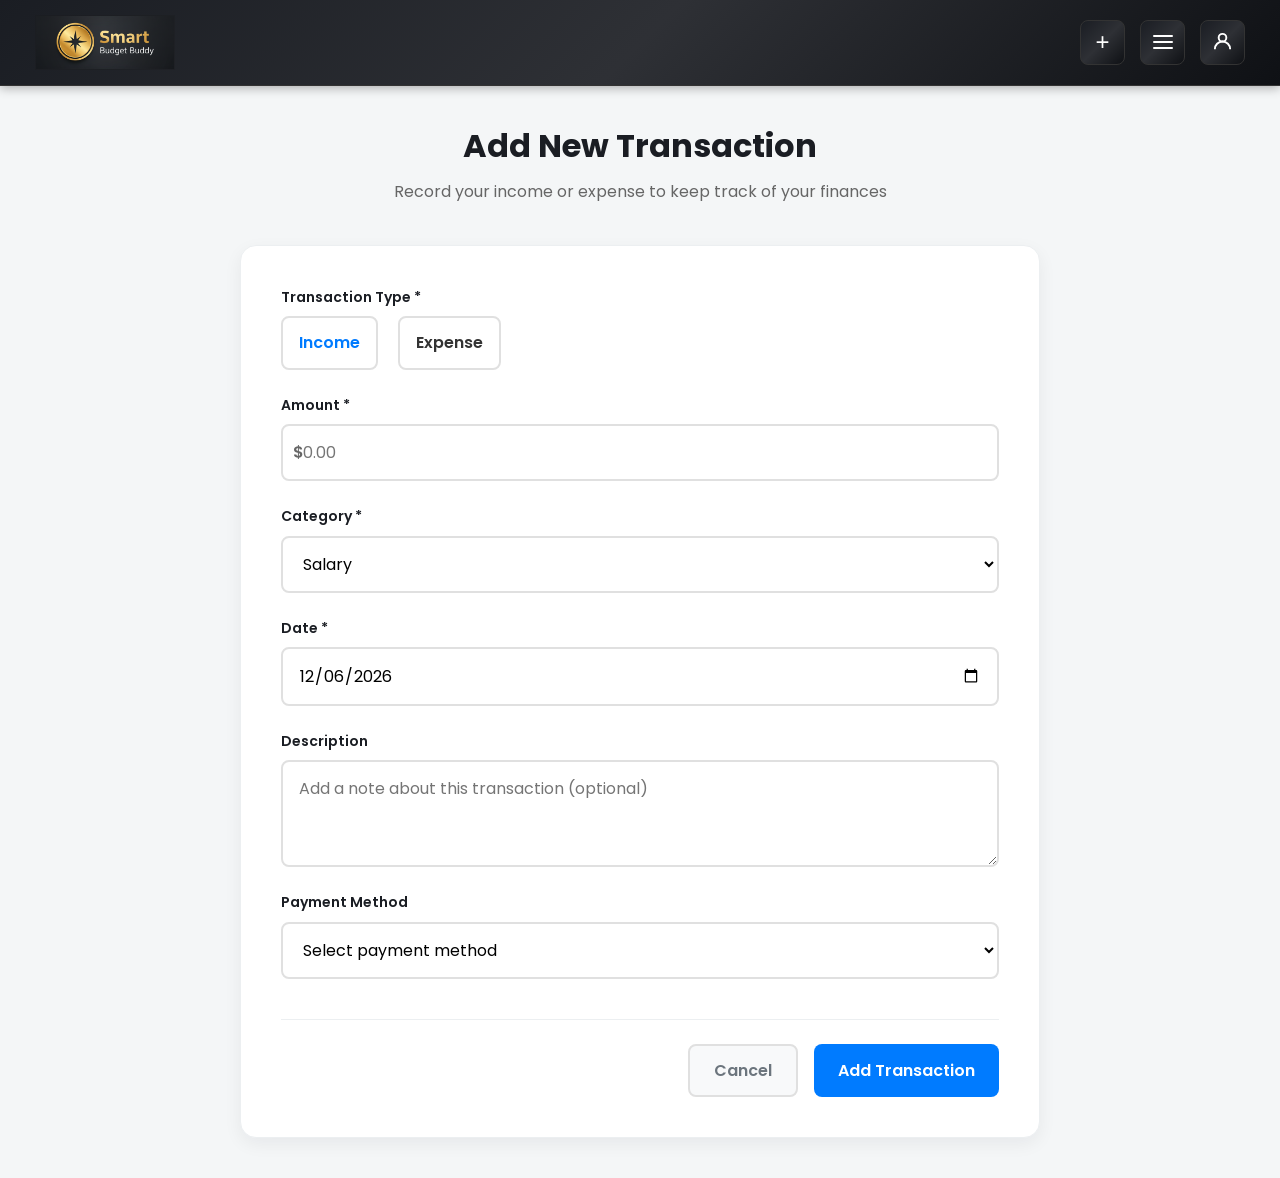
==== add transaction/add.html @ 5f1533c3 "Initial project upload" ====
<!DOCTYPE html>
<html lang="en">
<head>
    <meta charset="UTF-8">
    <meta name="viewport" content="width=device-width, initial-scale=1.0">
    <title>Add Transaction - Budget Buddy</title>
    <link rel="preconnect" href="https://fonts.googleapis.com">
    <link rel="preconnect" href="https://fonts.gstatic.com" crossorigin>
    <link href="https://fonts.googleapis.com/css2?family=Poppins:wght@300;400;500;600;700&display=swap" rel="stylesheet">
    <link rel="stylesheet" href="add.css">
</head>
<body>
    <!-- Fixed Header -->
    <header class="main-header">
        <div class="header-container">
            <!-- Logo Section -->
            <div class="logo-section">
                <img src="../logo/logo .png" alt="Budget Buddy Logo" class="logo">
            </div>

            <!-- Navigation Actions -->
            <div class="nav-actions">
                <!-- Add Transaction Button -->
                <div class="nav-item">
                    <button class="nav-btn add-transaction-btn" id="addTransactionBtn" title="Add Transaction">
                        <span class="plus-icon">+</span>
                    </button>
                    <span class="nav-tooltip">Add Transaction</span>
                </div>

                <!-- Menu Button -->
                <div class="nav-item">
                    <button class="nav-btn menu-btn" id="menuBtn" title="Menu">
                        <span class="menu-line"></span>
                        <span class="menu-line"></span>
                        <span class="menu-line"></span>
                    </button>
                </div>

                <!-- Profile Button -->
                <div class="nav-item">
                    <button class="nav-btn profile-btn" id="profileBtn" title="Profile">
                        <div class="profile-icon">
                            <svg viewBox="0 0 24 24" fill="none" xmlns="http://www.w3.org/2000/svg">
                                <circle cx="12" cy="8" r="4" stroke="currentColor" stroke-width="2"/>
                                <path d="M20 20c0-4.4-3.6-8-8-8s-8 3.6-8 8" stroke="currentColor" stroke-width="2"/>
                            </svg>
                        </div>
                    </button>
                    <span class="nav-tooltip">Profile</span>
                </div>
            </div>
        </div>

        <!-- Dropdown Menu -->
        <nav class="dropdown-menu" id="dropdownMenu">
            <ul class="menu-list">
                <li class="menu-item">
                    <a href="../main page/index.html" class="menu-link">
                        <span class="menu-icon">📊</span>
                        Dashboard
                    </a>
                </li>
                <li class="menu-item">
                    <a href="../view transaction/view.html" class="menu-link">
                        <span class="menu-icon">📋</span>
                        View Transactions
                    </a>
                </li>
                <li class="menu-item">
                    <a href="../report/report.html" class="menu-link">
                        <span class="menu-icon">📈</span>
                        Reports
                    </a>
                </li>
                <li class="menu-item">
                    <a href="../manage budget/manage.html" class="menu-link">
                        <span class="menu-icon">🎯</span>
                        Manage Budget
                    </a>
                </li>
            </ul>
        </nav>
    </header>

    <!-- Main Content -->
    <main class="main-content">
        <div class="container">
            <div class="page-header">
                <h1>Add New Transaction</h1>
                <p>Record your income or expense to keep track of your finances</p>
            </div>

            <div class="form-container">
                <form id="transactionForm" class="transaction-form">
                    <!-- Transaction Type -->
                    <div class="form-group">
                        <label for="transactionType">Transaction Type *</label>
                        <div class="radio-group">
                            <label class="radio-label">
                                <input type="radio" name="transactionType" value="income" checked>
                                <span class="radio-text">Income</span>
                            </label>
                            <label class="radio-label">
                                <input type="radio" name="transactionType" value="expense">
                                <span class="radio-text">Expense</span>
                            </label>
                        </div>
                    </div>

                    <!-- Amount -->
                    <div class="form-group">
                        <label for="amount">Amount *</label>
                        <div class="input-group">
                            <span class="currency-symbol">$</span>
                            <input type="number" id="amount" name="amount" step="0.01" min="0" placeholder="0.00" required>
                        </div>
                    </div>

                    <!-- Category -->
                    <div class="form-group">
                        <label for="category">Category *</label>
                        <select id="category" name="category" required>
                            <option value="">Select a category</option>
                            <!-- Income Categories -->
                            <optgroup label="Income" id="incomeCategories" style="display: none;">
                                <option value="salary">Salary</option>
                                <option value="freelance">Freelance</option>
                                <option value="business">Business</option>
                                <option value="investment">Investment</option>
                                <option value="gift">Gift</option>
                                <option value="other-income">Other Income</option>
                            </optgroup>
                            <!-- Expense Categories -->
                            <optgroup label="Expense" id="expenseCategories">
                                <option value="food">Food & Dining</option>
                                <option value="transportation">Transportation</option>
                                <option value="shopping">Shopping</option>
                                <option value="entertainment">Entertainment</option>
                                <option value="bills">Bills & Utilities</option>
                                <option value="healthcare">Healthcare</option>
                                <option value="education">Education</option>
                                <option value="travel">Travel</option>
                                <option value="other-expense">Other Expense</option>
                            </optgroup>
                        </select>
                    </div>

                    <!-- Date -->
                    <div class="form-group">
                        <label for="date">Date *</label>
                        <input type="date" id="date" name="date" required>
                    </div>

                    <!-- Description -->
                    <div class="form-group">
                        <label for="description">Description</label>
                        <textarea id="description" name="description" rows="3" placeholder="Add a note about this transaction (optional)"></textarea>
                    </div>

                    <!-- Payment Method -->
                    <div class="form-group">
                        <label for="paymentMethod">Payment Method</label>
                        <select id="paymentMethod" name="paymentMethod">
                            <option value="">Select payment method</option>
                            <option value="cash">Cash</option>
                            <option value="credit-card">Credit Card</option>
                            <option value="debit-card">Debit Card</option>
                            <option value="bank-transfer">Bank Transfer</option>
                            <option value="digital-wallet">Digital Wallet</option>
                            <option value="check">Check</option>
                            <option value="other">Other</option>
                        </select>
                    </div>

                    <!-- Form Actions -->
                    <div class="form-actions">
                        <button type="button" class="btn btn-secondary" onclick="window.location.href='../main page/index.html'">Cancel</button>
                        <button type="submit" class="btn btn-primary">Add Transaction</button>
                    </div>
                </form>
            </div>
        </div>
    </main>

    <!-- Success Modal -->
    <div id="successModal" class="modal">
        <div class="modal-content">
            <div class="modal-header">
                <span class="modal-icon">✅</span>
                <h3>Transaction Added Successfully!</h3>
            </div>
            <div class="modal-body">
                <p>Your transaction has been recorded and added to your budget tracking.</p>
            </div>
            <div class="modal-actions">
                <button class="btn btn-primary" onclick="closeModal()">Continue</button>
            </div>
        </div>
    </div>

    <script src="add.js"></script>
</body>
</html>
---- add transaction/add.css ----
/* ===================== */
/* General Styles        */
/* ===================== */

* {
    margin: 0;
    padding: 0;
    box-sizing: border-box;
}

body {
    font-family: "Poppins", sans-serif;
    background: #f4f6f7;
    color: #333333;
    line-height: 1.6;
}

/* ===================== */
/* Header Styles         */
/* ===================== */

.main-header {
    position: fixed;
    top: 0;
    left: 0;
    right: 0;
    padding: 15px 25px;
    background: linear-gradient(135deg, #1a1d23, #2e3035, #0f1115);
    border-bottom: 1px solid #333333;
    box-shadow: 0 2px 10px rgba(0, 0, 0, 0.3);
    z-index: 1000;
}

.header-container {
    max-width: 1400px;
    margin: 0 auto;
    padding: 0 10px;
    display: flex;
    justify-content: space-between;
    align-items: center;
}

/* Logo Section */
.logo-section {
    display: flex;
    align-items: center;
}

.logo {
    width: 140px;
    height: auto;
    object-fit: contain;
    visibility: visible !important;
    opacity: 1 !important;
    z-index: 10;
    border: 1px solid rgba(26, 25, 25, 0.25);
}

/* Navigation Actions */
.nav-actions {
    display: flex;
    align-items: center;
    gap: 15px;
}

.nav-item {
    position: relative;
}

/* Navigation Buttons */
.nav-btn {
    width: 45px;
    height: 45px;
    background: linear-gradient(135deg, #1a1d23, #2e3035, #0f1115);
    border: 1px solid #333333;
    border-radius: 8px;
    color: #ffffff;
    cursor: pointer;
    display: flex;
    align-items: center;
    justify-content: center;
    transition: all 0.3s ease;
    position: relative;
    overflow: hidden;
}

.nav-btn:hover {
    transform: translateY(-3px);
    border-color: #666666;
    box-shadow: 0 4px 15px rgba(0, 0, 0, 0.4);
}

/* Add Transaction Button */
.add-transaction-btn {
    font-size: 24px;
    font-weight: 300;
}

/* Menu Button */
.menu-btn {
    flex-direction: column;
    gap: 4px;
    padding: 12px;
}

.menu-line {
    width: 20px;
    height: 2px;
    background: #ffffff;
    transition: all 0.3s ease;
    border-radius: 1px;
}

.menu-btn.active .menu-line:nth-child(1) {
    transform: rotate(45deg) translate(6px, 6px);
}

.menu-btn.active .menu-line:nth-child(2) {
    opacity: 0;
}

.menu-btn.active .menu-line:nth-child(3) {
    transform: rotate(-45deg) translate(6px, -6px);
}

/* Profile Button */
.profile-btn {
    padding: 10px;
}

.profile-icon {
    width: 24px;
    height: 24px;
    color: #ffffff;
}

/* Tooltips */
.nav-tooltip {
    position: absolute;
    bottom: -35px;
    left: 50%;
    transform: translateX(-50%);
    background: #000000;
    color: #ffffff;
    padding: 6px 12px;
    border-radius: 4px;
    font-size: 12px;
    white-space: nowrap;
    opacity: 0;
    visibility: hidden;
    transition: all 0.3s ease;
    pointer-events: none;
    border: 1px solid #333333;
}

.nav-tooltip::before {
    content: '';
    position: absolute;
    top: -5px;
    left: 50%;
    transform: translateX(-50%);
    width: 0;
    height: 0;
    border-left: 5px solid transparent;
    border-right: 5px solid transparent;
    border-bottom: 5px solid #000000;
}

.nav-item:hover .nav-tooltip {
    opacity: 1;
    visibility: visible;
}

/* Dropdown Menu */
.dropdown-menu {
    position: absolute;
    top: 100%;
    left: 0;
    right: 0;
    background: #ffffff;
    border-bottom: 1px solid #e0e0e0;
    box-shadow: 0 4px 15px rgba(0, 0, 0, 0.1);
    transform: translateY(-100%);
    opacity: 0;
    visibility: hidden;
    transition: all 0.3s ease;
}

.dropdown-menu.active {
    transform: translateY(0);
    opacity: 1;
    visibility: visible;
}

.menu-list {
    max-width: 1200px;
    margin: 0 auto;
    padding: 0;
    list-style: none;
    display: flex;
    justify-content: center;
    gap: 40px;
}

.menu-item {
    position: relative;
}

.menu-link {
    display: flex;
    align-items: center;
    gap: 8px;
    padding: 20px 15px;
    color: #333333;
    text-decoration: none;
    font-size: 15px;
    font-weight: 500;
    transition: all 0.3s ease;
    border-radius: 8px;
    position: relative;
}

.menu-link:hover,
.menu-link.active {
    color: #000000;
    background: rgba(0, 0, 0, 0.05);
}

.menu-link.active::after {
    content: '';
    position: absolute;
    bottom: 0;
    left: 50%;
    transform: translateX(-50%);
    width: 30px;
    height: 2px;
    background: #000000;
    border-radius: 1px;
}

.menu-icon {
    font-size: 16px;
}

/* ===================== */
/* Main Content          */
/* ===================== */

.main-content {
    margin-top: 80px;
    padding: 40px 25px;
    min-height: calc(100vh - 80px);
}

.container {
    max-width: 800px;
    margin: 0 auto;
}

.page-header {
    text-align: center;
    margin-bottom: 40px;
}

.page-header h1 {
    font-size: 32px;
    font-weight: 700;
    color: #1a1d23;
    margin-bottom: 8px;
}

.page-header p {
    font-size: 16px;
    color: #666666;
}

/* ===================== */
/* Form Styles           */
/* ===================== */

.form-container {
    background: #ffffff;
    border-radius: 16px;
    padding: 40px;
    box-shadow: 0 6px 18px rgba(16, 24, 40, 0.06);
    border: 1px solid #eceff1;
}

.transaction-form {
    display: flex;
    flex-direction: column;
    gap: 24px;
}

.form-group {
    display: flex;
    flex-direction: column;
    gap: 8px;
}

.form-group label {
    font-size: 14px;
    font-weight: 600;
    color: #1a1d23;
}

/* Radio Group */
.radio-group {
    display: flex;
    gap: 20px;
}

.radio-label {
    display: flex;
    align-items: center;
    gap: 8px;
    cursor: pointer;
    padding: 12px 16px;
    border: 2px solid #e0e0e0;
    border-radius: 8px;
    transition: all 0.3s ease;
}

.radio-label:hover {
    border-color: #007bff;
}

.radio-label input[type="radio"] {
    display: none;
}

.radio-label input[type="radio"]:checked + .radio-text {
    color: #007bff;
    font-weight: 600;
}

.radio-label input[type="radio"]:checked ~ * {
    border-color: #007bff;
}

.radio-text {
    font-size: 16px;
    color: #333333;
}

/* Input Group */
.input-group {
    position: relative;
    display: flex;
    align-items: center;
}

.currency-symbol {
    position: absolute;
    left: 16px;
    font-size: 16px;
    font-weight: 600;
    color: #666666;
    z-index: 1;
}

.input-group input {
    padding-left: 48px; /* extra space so dollar symbol doesn't overlap */
    text-indent: 4px; /* ensure text starts after padding, keeps distance from $ */
}

/* also adjust symbol position slightly */
.currency-symbol {
    position: absolute;
    left: 12px;
    font-size: 16px;
    font-weight: 600;
    color: #666666;
    z-index: 1;
}

/* Form Inputs */
input[type="text"],
input[type="number"],
input[type="date"],
select,
textarea {
    width: 100%;
    padding: 14px 16px;
    border: 2px solid #e0e0e0;
    border-radius: 8px;
    font-size: 16px;
    font-family: "Poppins", sans-serif;
    background: #ffffff;
    transition: all 0.3s ease;
}

input:focus,
select:focus,
textarea:focus {
    outline: none;
    border-color: #007bff;
    box-shadow: 0 0 0 3px rgba(0, 123, 255, 0.1);
}

select {
    cursor: pointer;
}

textarea {
    resize: vertical;
    min-height: 80px;
}

/* Form Actions */
.form-actions {
    display: flex;
    gap: 16px;
    justify-content: flex-end;
    margin-top: 16px;
    padding-top: 24px;
    border-top: 1px solid #eceff1;
}

/* Buttons */
.btn {
    padding: 12px 24px;
    border: none;
    border-radius: 8px;
    font-size: 16px;
    font-weight: 600;
    font-family: "Poppins", sans-serif;
    cursor: pointer;
    transition: all 0.3s ease;
    text-decoration: none;
    display: inline-flex;
    align-items: center;
    justify-content: center;
    gap: 8px;
}

.btn-primary {
    background: #007bff;
    color: #ffffff;
}

.btn-primary:hover {
    background: #0056b3;
    transform: translateY(-2px);
    box-shadow: 0 4px 12px rgba(0, 123, 255, 0.3);
}

.btn-secondary {
    background: #f8f9fa;
    color: #6c757d;
    border: 2px solid #e0e0e0;
}

.btn-secondary:hover {
    background: #e9ecef;
    border-color: #adb5bd;
}

/* ===================== */
/* Modal Styles          */
/* ===================== */

.modal {
    position: fixed;
    top: 0;
    left: 0;
    right: 0;
    bottom: 0;
    background: rgba(0, 0, 0, 0.5);
    display: flex;
    align-items: center;
    justify-content: center;
    z-index: 2000;
    opacity: 0;
    visibility: hidden;
    transition: all 0.3s ease;
}

.modal.show {
    opacity: 1;
    visibility: visible;
}

.modal-content {
    background: #ffffff;
    border-radius: 16px;
    padding: 32px;
    max-width: 400px;
    width: 90%;
    text-align: center;
    box-shadow: 0 10px 30px rgba(0, 0, 0, 0.3);
    transform: scale(0.9);
    transition: all 0.3s ease;
}

.modal.show .modal-content {
    transform: scale(1);
}

.modal-header {
    margin-bottom: 16px;
}

.modal-icon {
    font-size: 48px;
    margin-bottom: 16px;
}

.modal-header h3 {
    font-size: 24px;
    font-weight: 700;
    color: #1a1d23;
    margin-bottom: 8px;
}

.modal-body p {
    font-size: 16px;
    color: #666666;
    margin-bottom: 24px;
}

.modal-actions {
    display: flex;
    justify-content: center;
}

/* ===================== */
/* Responsive Design     */
/* ===================== */

@media (max-width: 768px) {
    .header-content {
        padding: 12px 20px;
    }

    .nav-icons {
        gap: 8px;
    }

    .nav-icon {
        padding: 6px 8px;
    }

    .main-content {
        padding: 20px 15px;
        margin-top: 70px;
    }

    .form-container {
        padding: 24px 20px;
    }

    .radio-group {
        flex-direction: column;
        gap: 12px;
    }

    .form-actions {
        flex-direction: column;
    }

    .btn {
        width: 100%;
    }
}

@media (max-width: 480px) {
    .logo-section {
        gap: 8px;
    }

    .brand-name {
        font-size: 16px;
    }

    .page-header h1 {
        font-size: 24px;
    }

    .form-container {
        padding: 20px 16px;
    }
}
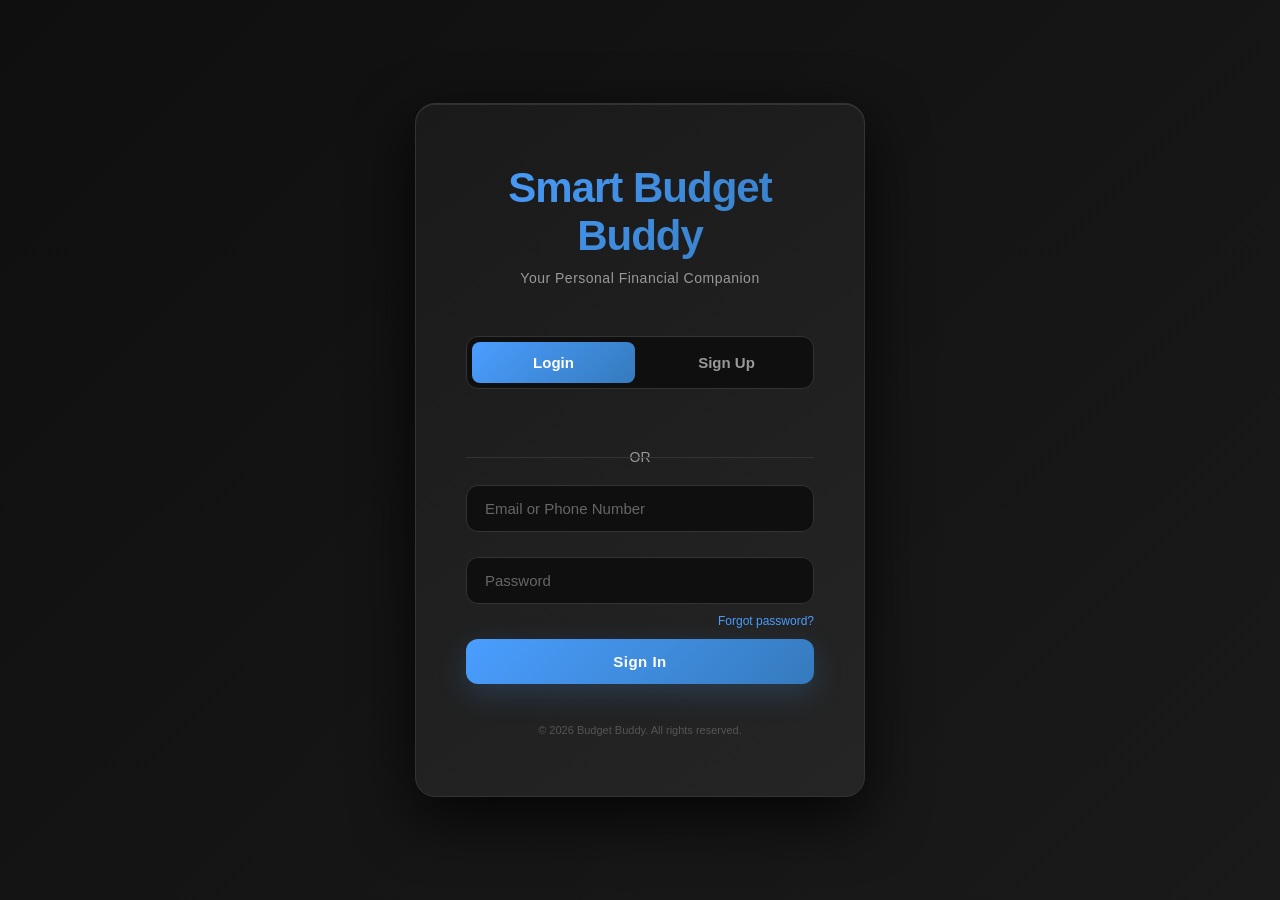
==== commit ed15f1f5: "Add Google OAuth login + project updates" ====
--- a/add transaction/add.html
+++ b/add transaction/add.html
@@ -8,27 +8,21 @@
     <link rel="preconnect" href="https://fonts.gstatic.com" crossorigin>
     <link href="https://fonts.googleapis.com/css2?family=Poppins:wght@300;400;500;600;700&display=swap" rel="stylesheet">
     <link rel="stylesheet" href="add.css">
+    <link rel="stylesheet" href="../global.css">
 </head>
 <body>
-    <!-- Fixed Header -->
     <header class="main-header">
         <div class="header-container">
-            <!-- Logo Section -->
             <div class="logo-section">
-                <img src="../logo/logo .png" alt="Budget Buddy Logo" class="logo">
+                <img src="../logo/logo.png" alt="Budget Buddy Logo" class="logo">
             </div>
-
-            <!-- Navigation Actions -->
             <div class="nav-actions">
-                <!-- Add Transaction Button -->
                 <div class="nav-item">
                     <button class="nav-btn add-transaction-btn" id="addTransactionBtn" title="Add Transaction">
                         <span class="plus-icon">+</span>
                     </button>
                     <span class="nav-tooltip">Add Transaction</span>
                 </div>
-
-                <!-- Menu Button -->
                 <div class="nav-item">
                     <button class="nav-btn menu-btn" id="menuBtn" title="Menu">
                         <span class="menu-line"></span>
@@ -36,8 +30,6 @@
                         <span class="menu-line"></span>
                     </button>
                 </div>
-
-                <!-- Profile Button -->
                 <div class="nav-item">
                     <button class="nav-btn profile-btn" id="profileBtn" title="Profile">
                         <div class="profile-icon">
@@ -51,51 +43,26 @@
                 </div>
             </div>
         </div>
-
-        <!-- Dropdown Menu -->
         <nav class="dropdown-menu" id="dropdownMenu">
             <ul class="menu-list">
-                <li class="menu-item">
-                    <a href="../main page/index.html" class="menu-link">
-                        <span class="menu-icon">📊</span>
-                        Dashboard
-                    </a>
-                </li>
-                <li class="menu-item">
-                    <a href="../view transaction/view.html" class="menu-link">
-                        <span class="menu-icon">📋</span>
-                        View Transactions
-                    </a>
-                </li>
-                <li class="menu-item">
-                    <a href="../report/report.html" class="menu-link">
-                        <span class="menu-icon">📈</span>
-                        Reports
-                    </a>
-                </li>
-                <li class="menu-item">
-                    <a href="../manage budget/manage.html" class="menu-link">
-                        <span class="menu-icon">🎯</span>
-                        Manage Budget
-                    </a>
-                </li>
+                <li class="menu-item"><a href="../main page/main.html" class="menu-link"><span class="menu-icon">📊</span>Dashboard</a></li>
+                <li class="menu-item"><a href="../view transaction/view.html" class="menu-link"><span class="menu-icon">📋</span>View Transactions</a></li>
+                <li class="menu-item"><a href="../report/report.html" class="menu-link"><span class="menu-icon">📈</span>Reports</a></li>
+                <li class="menu-item"><a href="../manage budget/manage.html" class="menu-link"><span class="menu-icon">🎯</span>Manage Budget</a></li>
             </ul>
         </nav>
     </header>
 
-    <!-- Main Content -->
     <main class="main-content">
         <div class="container">
             <div class="page-header">
                 <h1>Add New Transaction</h1>
                 <p>Record your income or expense to keep track of your finances</p>
             </div>
-
             <div class="form-container">
                 <form id="transactionForm" class="transaction-form">
-                    <!-- Transaction Type -->
                     <div class="form-group">
-                        <label for="transactionType">Transaction Type *</label>
+                        <label>Transaction Type *</label>
                         <div class="radio-group">
                             <label class="radio-label">
                                 <input type="radio" name="transactionType" value="income" checked>
@@ -107,23 +74,18 @@
                             </label>
                         </div>
                     </div>
-
-                    <!-- Amount -->
                     <div class="form-group">
                         <label for="amount">Amount *</label>
                         <div class="input-group">
-                            <span class="currency-symbol">$</span>
+                            <span class="currency-symbol">₹</span>
                             <input type="number" id="amount" name="amount" step="0.01" min="0" placeholder="0.00" required>
                         </div>
                     </div>
-
-                    <!-- Category -->
                     <div class="form-group">
                         <label for="category">Category *</label>
                         <select id="category" name="category" required>
                             <option value="">Select a category</option>
-                            <!-- Income Categories -->
-                            <optgroup label="Income" id="incomeCategories" style="display: none;">
+                            <optgroup label="Income" id="incomeCategories" style="display:none;">
                                 <option value="salary">Salary</option>
                                 <option value="freelance">Freelance</option>
                                 <option value="business">Business</option>
@@ -131,7 +93,6 @@
                                 <option value="gift">Gift</option>
                                 <option value="other-income">Other Income</option>
                             </optgroup>
-                            <!-- Expense Categories -->
                             <optgroup label="Expense" id="expenseCategories">
                                 <option value="food">Food & Dining</option>
                                 <option value="transportation">Transportation</option>
@@ -145,20 +106,14 @@
                             </optgroup>
                         </select>
                     </div>
-
-                    <!-- Date -->
                     <div class="form-group">
                         <label for="date">Date *</label>
                         <input type="date" id="date" name="date" required>
                     </div>
-
-                    <!-- Description -->
                     <div class="form-group">
                         <label for="description">Description</label>
                         <textarea id="description" name="description" rows="3" placeholder="Add a note about this transaction (optional)"></textarea>
                     </div>
-
-                    <!-- Payment Method -->
                     <div class="form-group">
                         <label for="paymentMethod">Payment Method</label>
                         <select id="paymentMethod" name="paymentMethod">
@@ -172,10 +127,8 @@
                             <option value="other">Other</option>
                         </select>
                     </div>
-
-                    <!-- Form Actions -->
                     <div class="form-actions">
-                        <button type="button" class="btn btn-secondary" onclick="window.location.href='../main page/index.html'">Cancel</button>
+                        <button type="button" class="btn btn-secondary" onclick="window.location.href='../main page/main.html'">Cancel</button>
                         <button type="submit" class="btn btn-primary">Add Transaction</button>
                     </div>
                 </form>
@@ -183,7 +136,6 @@
         </div>
     </main>
 
-    <!-- Success Modal -->
     <div id="successModal" class="modal">
         <div class="modal-content">
             <div class="modal-header">
@@ -201,4 +153,4 @@
 
     <script src="add.js"></script>
 </body>
-</html>
+</html>
--- a/global.css
+++ b/global.css
@@ -0,0 +1,194 @@
+/* ============================================================
+   BUDGET BUDDY — GLOBAL DARK MODE OVERRIDES  (global.css)
+   Link this file in EVERY HTML page. It fixes heading colours
+   and all white-background elements in dark mode.
+   ============================================================ */
+
+@keyframes slideInRight  { from{opacity:0;transform:translateX(100px)} to{opacity:1;transform:translateX(0)} }
+@keyframes slideOutRight { from{opacity:1;transform:translateX(0)} to{opacity:0;transform:translateX(100px)} }
+
+.notification, .bb-notif {
+    position:fixed; top:20px; right:20px; padding:15px 20px;
+    border-radius:8px; font-size:14px; font-weight:500;
+    z-index:9999; max-width:400px; box-shadow:0 4px 12px rgba(0,0,0,.15);
+}
+.notification.success,.bb-notif.success { background:#2d5016; border:1px solid #4caf50; color:#c8e6c9; }
+.notification.error,  .bb-notif.error   { background:#5a1a1a; border:1px solid #f44336; color:#ffcdd2; }
+.notification.warning,.bb-notif.warning { background:#5a4a00; border:1px solid #ff9800; color:#ffe0b2; }
+.notification.info,   .bb-notif.info    { background:#1a3a5a; border:1px solid #2196f3; color:#bbdefb; }
+
+/* ============================================================
+   DARK MODE  —  body.theme-dark
+   ============================================================ */
+
+body.theme-dark { background:#0f1115 !important; color:#e0e0e0 !important; }
+
+/* ALL headings turn white */
+body.theme-dark h1,
+body.theme-dark h2,
+body.theme-dark h3,
+body.theme-dark h4,
+body.theme-dark h5,
+body.theme-dark h6,
+body.theme-dark .welcome-title,
+body.theme-dark .section-title,
+body.theme-dark .page-header h1,
+body.theme-dark .profile-info h2,
+body.theme-dark .modal-header h3,
+body.theme-dark .action-section h3,
+body.theme-dark .budget-goals h2,
+body.theme-dark .section-header h2,
+body.theme-dark .section-header h3,
+body.theme-dark .card-content h3,
+body.theme-dark .category-info h3,
+body.theme-dark .transaction-title,
+body.theme-dark .goal-details h4,
+body.theme-dark .goal-info h4,
+body.theme-dark .breakdown-category,
+body.theme-dark .chart-container h2,
+body.theme-dark .transactions-header h2 {
+    color: #ffffff !important;
+}
+
+/* Sub-text / labels / descriptions */
+body.theme-dark p,
+body.theme-dark label,
+body.theme-dark .page-header p,
+body.theme-dark .welcome-subtitle,
+body.theme-dark .stat-label-text,
+body.theme-dark .info-item label,
+body.theme-dark .transaction-date,
+body.theme-dark .transaction-meta,
+body.theme-dark .transaction-count,
+body.theme-dark .goal-details p,
+body.theme-dark .goal-info p,
+body.theme-dark .remaining-amount,
+body.theme-dark .breakdown-meta,
+body.theme-dark .detail-label,
+body.theme-dark .modal-body p,
+body.theme-dark .category-info p {
+    color: #aaaaaa !important;
+}
+
+/* Span / value text */
+body.theme-dark .info-item span,
+body.theme-dark .detail-value,
+body.theme-dark .card-value,
+body.theme-dark .stat-value,
+body.theme-dark .stat-value-text,
+body.theme-dark .action-text {
+    color: #e0e0e0 !important;
+}
+
+/* Main content area */
+body.theme-dark .main-content { background:#0f1115 !important; }
+
+/* White cards */
+body.theme-dark .stat-card,
+body.theme-dark .settings-section,
+body.theme-dark .profile-card,
+body.theme-dark .account-actions,
+body.theme-dark .budget-categories,
+body.theme-dark .budget-goals,
+body.theme-dark .overview-card,
+body.theme-dark .chart-section,
+body.theme-dark .filters-section,
+body.theme-dark .transactions-section,
+body.theme-dark .transactions-list,
+body.theme-dark .summary-card,
+body.theme-dark .breakdown-section,
+body.theme-dark .export-section,
+body.theme-dark .report-controls,
+body.theme-dark .form-container {
+    background: #1e2229 !important;
+    border-color: #2e3340 !important;
+    color: #e0e0e0 !important;
+    box-shadow: 0 6px 18px rgba(0,0,0,.4) !important;
+}
+
+/* Dividers */
+body.theme-dark .info-item,
+body.theme-dark .transaction-item,
+body.theme-dark .transaction-detail,
+body.theme-dark .breakdown-item { border-bottom-color: #2e3340 !important; }
+body.theme-dark .modal-header   { border-bottom-color: #2e3340 !important; }
+body.theme-dark .form-actions   { border-top-color:    #2e3340 !important; }
+
+/* Transactions */
+body.theme-dark .transaction-item { background:#1e2229 !important; border-color:#2e3340 !important; }
+body.theme-dark .transaction-item:hover { background:#252a33 !important; }
+body.theme-dark .transaction-icon { background:#252a33 !important; border-color:#3a3f4a !important; }
+
+/* Category cards */
+body.theme-dark .category-card { background:#1e2229 !important; border-color:#2e3340 !important; }
+body.theme-dark .category-card:hover { border-color:#4a9eff !important; }
+
+/* Goal items */
+body.theme-dark .goal-item,
+body.theme-dark .goal-summary-item { border-color:#2e3340 !important; }
+body.theme-dark .goal-item:hover,
+body.theme-dark .goal-summary-item:hover { background:#252a33 !important; }
+
+/* Quick action buttons */
+body.theme-dark .action-btn { background:#1e2229 !important; color:#e0e0e0 !important; border-color:#2e3340 !important; }
+body.theme-dark .action-btn:hover { background:#252a33 !important; }
+body.theme-dark .action-icon { background:#252a33 !important; border-color:#3a3f4a !important; }
+
+/* Dropdown menu */
+body.theme-dark .dropdown-menu { background:#1e2229 !important; border-color:#2e3340 !important; }
+body.theme-dark .menu-link { color:#e0e0e0 !important; }
+body.theme-dark .menu-link:hover,
+body.theme-dark .menu-link.active { background:rgba(255,255,255,.08) !important; color:#ffffff !important; }
+body.theme-dark .menu-link.active::after { background:#ffffff !important; }
+
+/* Modal */
+body.theme-dark .modal-content { background:#1e2229 !important; border:1px solid #2e3340 !important; }
+body.theme-dark .close-btn { color:#aaaaaa !important; }
+body.theme-dark .close-btn:hover { background:#2e3340 !important; color:#ffffff !important; }
+
+/* Form inputs */
+body.theme-dark input[type="text"],
+body.theme-dark input[type="number"],
+body.theme-dark input[type="date"],
+body.theme-dark input[type="email"],
+body.theme-dark input[type="password"],
+body.theme-dark input[type="tel"],
+body.theme-dark select,
+body.theme-dark textarea,
+body.theme-dark .form-group input,
+body.theme-dark .form-group select {
+    background: #252a33 !important;
+    border-color: #3a3f4a !important;
+    color: #e0e0e0 !important;
+}
+body.theme-dark input::placeholder,
+body.theme-dark textarea::placeholder { color:#666 !important; }
+body.theme-dark input:focus,
+body.theme-dark select:focus,
+body.theme-dark textarea:focus { border-color:#4a9eff !important; }
+
+/* Radio labels */
+body.theme-dark .radio-label { border-color:#3a3f4a !important; }
+body.theme-dark .radio-text  { color:#e0e0e0 !important; }
+
+/* Buttons */
+body.theme-dark .btn-secondary {
+    background:#252a33 !important; color:#e0e0e0 !important; border-color:#3a3f4a !important;
+}
+body.theme-dark .btn-secondary:hover { background:#2e3340 !important; }
+
+/* Chart active button */
+body.theme-dark .chart-btn.active {
+    background:#1e2229 !important; color:#28a745 !important; border:2px solid #28a745 !important;
+}
+
+/* Progress bar track */
+body.theme-dark .progress-bar { background:#2e3340 !important; }
+
+/* Status badges */
+body.theme-dark .status.enabled  { background:#1a3a1a !important; color:#66bb6a !important; }
+body.theme-dark .status.disabled { background:#3a1a1a !important; color:#ef5350 !important; }
+
+/* View-all link */
+body.theme-dark .view-all-link { color:#aaaaaa !important; }
+body.theme-dark .view-all-link:hover { color:#ffffff !important; }
